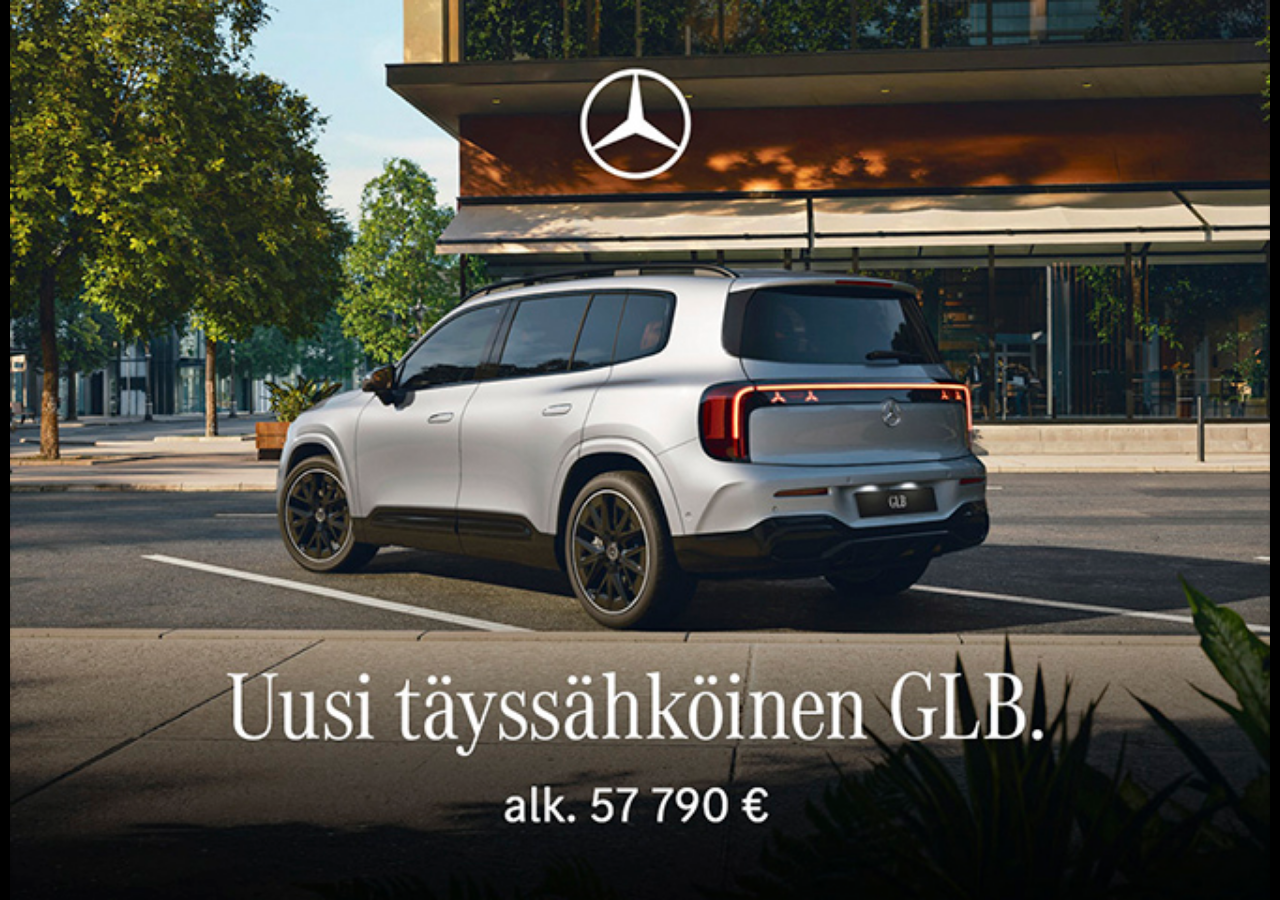
==== index.html @ cee3f413 "Bundle hls.js locally instead of loading from CDN CDN loading fails on Chrome behind firewalls and o" ====
<!DOCTYPE html>
<html lang="fi">
<head>
<meta charset="UTF-8">
<meta name="viewport" content="width=device-width, initial-scale=1.0">
<title>Proscreen DS — BrightSign Test</title>
<script src="lib/hls.min.js"></script>
<style>
*, *::before, *::after {
  margin: 0;
  padding: 0;
  box-sizing: border-box;
}

html, body {
  width: 100%;
  height: 100%;
  overflow: hidden;
  background: #000;
  font-family: Arial, Helvetica, sans-serif;
  cursor: none;
  -webkit-user-select: none;
  user-select: none;
}

#stage {
  position: fixed;
  top: 0;
  left: 0;
  width: 100%;
  height: 100%;
  background: #000;
}

.slide {
  position: absolute;
  top: 0;
  left: 0;
  width: 100%;
  height: 100%;
  opacity: 0;
  transition: opacity 0.6s ease-in-out;
  display: flex;
  align-items: center;
  justify-content: center;
  background: #000;
}

.slide.active {
  opacity: 1;
}

.slide canvas,
.slide img,
.slide video {
  width: 100%;
  height: 100%;
  object-fit: contain;
  display: block;
}

/* Diagnostics overlay */
#diagnostics {
  position: fixed;
  bottom: 16px;
  right: 16px;
  background: rgba(0, 0, 0, 0.7);
  color: #0f0;
  font-family: 'Courier New', monospace;
  font-size: 13px;
  line-height: 1.5;
  padding: 12px 16px;
  border-radius: 6px;
  border: 1px solid rgba(0, 255, 0, 0.3);
  z-index: 9999;
  display: none;
  min-width: 320px;
}

#diagnostics.visible {
  display: block;
}

#diagnostics dt {
  color: #0a0;
  float: left;
  clear: left;
  width: 170px;
}

#diagnostics dd {
  margin-left: 175px;
  color: #0f0;
}

/* Fallback / error screen */
#fallback {
  position: fixed;
  top: 0;
  left: 0;
  width: 100%;
  height: 100%;
  background: linear-gradient(135deg, #1a1a2e 0%, #16213e 50%, #0f3460 100%);
  display: flex;
  align-items: center;
  justify-content: center;
  z-index: 100;
  opacity: 0;
  pointer-events: none;
  transition: opacity 0.3s;
}

#fallback.visible {
  opacity: 1;
}

#fallback span {
  color: #fff;
  font-size: 48px;
  font-weight: bold;
  letter-spacing: 4px;
  text-transform: uppercase;
}
</style>
</head>
<body>

<div id="stage"></div>

<div id="fallback">
  <span>PROSCREEN</span>
</div>

<div id="diagnostics">
  <dl>
    <dt>Uptime:</dt><dd id="d-uptime">—</dd>
    <dt>Luuppikierrokset:</dt><dd id="d-loops">0</dd>
    <dt>Aika:</dt><dd id="d-time">—</dd>
    <dt>Muisti (MB):</dt><dd id="d-memory">—</dd>
    <dt>Viim. vaihto:</dt><dd id="d-lastswitch">—</dd>
    <dt>Nykyinen slot:</dt><dd id="d-current">—</dd>
  </dl>
</div>

<script>
(function() {
  'use strict';

  // ─── Configuration ───────────────────────────────────────────
  var SLIDE_DURATION = 6000;       // 6 seconds per slide
  var RELOAD_HOUR    = 3;          // Auto-reload at 03:00

  // ─── Slide playlist ─────────────────────────────────────────
  // Muokkaa tätä taulukkoa lisätäksesi omia kuvia ja videoita.
  //
  // Tuetut tyypit:
  //   { type: 'image',            name: '...', src: 'assets/kuva.jpg' }
  //   { type: 'video',            name: '...', src: 'assets/video.mp4' }
  //   { type: 'canvas',           name: '...', render: function(ctx, w, h) { ... } }
  //   { type: 'canvas-animation', name: '...', render: function(ctx, w, h, t) { ... } }
  //   { type: 'iframe',           name: '...', src: 'https://example.com/html5-content' }
  //
  var PLAYLIST = [
    {
      type: 'image',
      name: 'Testikuva (JPG)',
      src: 'test-image.jpg'
    },
    {
      type: 'video',
      name: 'Testivideo (MP4)',
      src: 'test-video.mp4'
    },
    {
      type: 'iframe',
      name: 'Dynaaminen HTML5-aineisto',
      src: 'https://ksml.cdn.mediapocket.fi/5ll3yKtClk0LsGajl7eq/5ll3yKtClk0LsGajl7eq-original'
    },
    {
      type: 'canvas',
      name: 'Värigradi',
      render: function(ctx, w, h) {
        var grad = ctx.createLinearGradient(0, 0, w, h);
        grad.addColorStop(0, '#ff0000');
        grad.addColorStop(0.17, '#ff8800');
        grad.addColorStop(0.33, '#ffff00');
        grad.addColorStop(0.5, '#00ff00');
        grad.addColorStop(0.67, '#0088ff');
        grad.addColorStop(0.83, '#8800ff');
        grad.addColorStop(1, '#ff00ff');
        ctx.fillStyle = grad;
        ctx.fillRect(0, 0, w, h);
        ctx.fillStyle = '#fff';
        ctx.font = 'bold 36px Arial';
        ctx.textAlign = 'center';
        ctx.fillText('PROSCREEN TEST — Värigradi', w / 2, h / 2);
        ctx.font = '20px Arial';
        ctx.fillText('Renderöintitesti: RGB-gradientti', w / 2, h / 2 + 50);
      }
    },
    {
      type: 'canvas',
      name: 'Kontrasti',
      render: function(ctx, w, h) {
        ctx.fillStyle = '#000';
        ctx.fillRect(0, 0, w, h);
        ctx.fillStyle = '#fff';
        ctx.font = 'bold 72px Arial';
        ctx.textAlign = 'center';
        ctx.textBaseline = 'middle';
        ctx.fillText('PROSCREEN', w / 2, h / 2 - 60);
        ctx.font = '36px Arial';
        ctx.fillText('Kontrastitesti — Valkoinen / Musta', w / 2, h / 2 + 30);
        for (var i = 0; i < 16; i++) {
          var gray = Math.round((i / 15) * 255);
          ctx.fillStyle = 'rgb(' + gray + ',' + gray + ',' + gray + ')';
          ctx.fillRect((w / 16) * i, h - 80, w / 16, 60);
        }
        ctx.fillStyle = '#888';
        ctx.font = '14px Arial';
        ctx.fillText('Harmaasävy 0–255', w / 2, h - 90);
      }
    },
    {
      type: 'canvas-animation',
      name: 'Animaatio 1 — Liikkuva palkki',
      render: function(ctx, w, h, t) {
        ctx.fillStyle = '#111';
        ctx.fillRect(0, 0, w, h);
        var barCount = 8;
        var barH = h / barCount;
        for (var i = 0; i < barCount; i++) {
          var hue = ((t / 20) + i * 45) % 360;
          var offset = Math.sin((t / 1000) + i * 0.8) * (w * 0.3);
          ctx.fillStyle = 'hsl(' + hue + ', 80%, 50%)';
          ctx.fillRect(w / 2 - 200 + offset, i * barH + 4, 400, barH - 8);
        }
        ctx.fillStyle = '#fff';
        ctx.font = 'bold 28px Arial';
        ctx.textAlign = 'center';
        ctx.fillText('ANIMAATIOTESTI 1 — Liikkuva grafiikka', w / 2, 50);
      }
    },
    {
      type: 'canvas-animation',
      name: 'Animaatio 2 — Pyörivät ympyrät',
      render: function(ctx, w, h, t) {
        ctx.fillStyle = '#1a0a2e';
        ctx.fillRect(0, 0, w, h);
        var cx = w / 2;
        var cy = h / 2;
        var count = 12;
        for (var i = 0; i < count; i++) {
          var angle = (i / count) * Math.PI * 2 + t / 1500;
          var radius = 180 + Math.sin(t / 800 + i) * 40;
          var x = cx + Math.cos(angle) * radius;
          var y = cy + Math.sin(angle) * radius;
          var size = 30 + Math.sin(t / 600 + i * 0.5) * 15;
          var hue = (i / count) * 360;
          ctx.beginPath();
          ctx.arc(x, y, size, 0, Math.PI * 2);
          ctx.fillStyle = 'hsl(' + hue + ', 90%, 60%)';
          ctx.fill();
        }
        ctx.fillStyle = '#fff';
        ctx.font = 'bold 28px Arial';
        ctx.textAlign = 'center';
        ctx.fillText('ANIMAATIOTESTI 2 — Pyörivät elementit', cx, 50);
        ctx.font = '20px Arial';
        ctx.fillStyle = 'rgba(255,255,255,0.5)';
        ctx.fillText('Canvas requestAnimationFrame', cx, h - 40);
      }
    }
  ];

  // ─── State ───────────────────────────────────────────────────
  var startTime       = Date.now();
  var loopCount       = 0;
  var currentIndex    = -1;
  var lastSwitchTime  = null;
  var slideElements   = [];
  var timerHandle     = null;
  var diagInterval    = null;
  var reloadScheduled = false;

  // ─── Debug mode via URL param ────────────────────────────────
  var params    = new URLSearchParams(window.location.search);
  var debugMode = params.get('debug') === 'true';
  var diagEl    = document.getElementById('diagnostics');
  if (debugMode) {
    diagEl.classList.add('visible');
  }

  // ─── DOM Setup ──────────────────────────────────────────────
  var stage = document.getElementById('stage');

  // Canvas fallback renderer for failed image/video loads
  function renderFallbackCanvas(ctx, w, h, name) {
    ctx.fillStyle = '#1a1a2e';
    ctx.fillRect(0, 0, w, h);
    ctx.strokeStyle = '#e94560';
    ctx.lineWidth = 4;
    ctx.strokeRect(20, 20, w - 40, h - 40);
    ctx.fillStyle = '#fff';
    ctx.font = 'bold 40px Arial';
    ctx.textAlign = 'center';
    ctx.textBaseline = 'middle';
    ctx.fillText('PROSCREEN', w / 2, h / 2 - 30);
    ctx.font = '24px Arial';
    ctx.fillStyle = '#e94560';
    ctx.fillText(name || 'Aineisto ei saatavilla', w / 2, h / 2 + 20);
  }

  function createSlideElements() {
    for (var i = 0; i < PLAYLIST.length; i++) {
      var slide = PLAYLIST[i];
      var div = document.createElement('div');
      div.className = 'slide';
      var se = { el: div, animFrameId: null, canvas: null, ctx: null, img: null, video: null, iframe: null };

      if (slide.type === 'image') {
        // Image slide with fallback canvas behind it
        var canvas = document.createElement('canvas');
        canvas.width = 1920;
        canvas.height = 1080;
        var ctx = canvas.getContext('2d');
        // Start with black canvas; show fallback only on error
        ctx.fillStyle = '#000';
        ctx.fillRect(0, 0, 1920, 1080);
        div.appendChild(canvas);
        se.canvas = canvas;
        se.ctx = ctx;

        var img = new Image();
        img.style.cssText = 'position:absolute;top:0;left:0;width:100%;height:100%;object-fit:contain;';
        img.alt = slide.name;
        img.src = slide.src;
        img.onerror = (function(c, cx, name) {
          return function() {
            renderFallbackCanvas(cx, 1920, 1080, name);
            this.style.display = 'none';
          };
        })(canvas, ctx, slide.name);
        div.appendChild(img);
        se.img = img;

      } else if (slide.type === 'iframe') {
        // iframe slide for dynamic HTML5 content
        var canvas = document.createElement('canvas');
        canvas.width = 1920;
        canvas.height = 1080;
        var ctx = canvas.getContext('2d');
        ctx.fillStyle = '#000';
        ctx.fillRect(0, 0, 1920, 1080);
        div.appendChild(canvas);
        se.canvas = canvas;
        se.ctx = ctx;

        var iframe = document.createElement('iframe');
        iframe.style.cssText = 'position:absolute;top:0;left:0;width:100%;height:100%;border:none;background:transparent;';
        iframe.setAttribute('allowfullscreen', '');
        iframe.setAttribute('allow', 'autoplay; encrypted-media; fullscreen; accelerometer; gyroscope; picture-in-picture; web-share');
        iframe.setAttribute('referrerpolicy', 'no-referrer-when-downgrade');
        iframe.setAttribute('loading', 'eager');
        iframe.onerror = (function(cx, name, iframeEl) {
          return function() {
            renderFallbackCanvas(cx, 1920, 1080, name + ' (latausvirhe)');
            iframeEl.style.display = 'none';
          };
        })(ctx, slide.name, iframe);
        iframe.src = slide.src;
        div.appendChild(iframe);
        se.iframe = iframe;

      } else if (slide.type === 'video') {
        // Video slide with fallback canvas behind it
        var canvas = document.createElement('canvas');
        canvas.width = 1920;
        canvas.height = 1080;
        var ctx = canvas.getContext('2d');
        ctx.fillStyle = '#000';
        ctx.fillRect(0, 0, 1920, 1080);
        div.appendChild(canvas);
        se.canvas = canvas;
        se.ctx = ctx;

        var video = document.createElement('video');
        video.style.cssText = 'position:absolute;top:0;left:0;width:100%;height:100%;object-fit:contain;';
        video.muted = true;
        video.autoplay = false; // We control play/pause manually
        video.playsInline = true;
        video.setAttribute('playsinline', '');
        video.preload = 'auto';
        video.loop = true;
        video.onerror = (function(cx, name) {
          return function() {
            renderFallbackCanvas(cx, 1920, 1080, name);
            this.style.display = 'none';
          };
        })(ctx, slide.name);

        // HLS stream support (.m3u8)
        var isHLS = /\.m3u8($|\?)/.test(slide.src);
        if (isHLS && typeof Hls !== 'undefined' && Hls.isSupported()) {
          var hls = new Hls();
          hls.loadSource(slide.src);
          hls.attachMedia(video);
          hls.on(Hls.Events.ERROR, function(event, data) {
            console.warn('[HLS] Error:', data.type, data.details);
          });
          se.hls = hls;
        } else if (isHLS && video.canPlayType('application/vnd.apple.mpegurl')) {
          // Native HLS (Safari / some BrightSign firmware)
          video.src = slide.src;
        } else {
          if (isHLS) {
            console.warn('[HLS] hls.js not available and no native HLS support — .m3u8 will not play');
          }
          video.src = slide.src;
        }

        div.appendChild(video);
        se.video = video;

      } else {
        // Canvas or canvas-animation
        var canvas = document.createElement('canvas');
        canvas.width = 1920;
        canvas.height = 1080;
        div.appendChild(canvas);
        se.canvas = canvas;
        se.ctx = canvas.getContext('2d');

        if (slide.type === 'canvas') {
          slide.render(se.ctx, canvas.width, canvas.height);
        }
      }

      stage.appendChild(div);
      slideElements.push(se);
    }
  }

  // ─── Animation loop for animated canvases ───────────────────
  function startAnimation(index) {
    var se = slideElements[index];
    var slide = PLAYLIST[index];
    if (slide.type !== 'canvas-animation') return;
    var startT = performance.now();
    function frame() {
      var t = performance.now() - startT;
      slide.render(se.ctx, se.canvas.width, se.canvas.height, t);
      se.animFrameId = requestAnimationFrame(frame);
    }
    se.animFrameId = requestAnimationFrame(frame);
  }

  function stopAnimation(index) {
    var se = slideElements[index];
    if (se.animFrameId !== null) {
      cancelAnimationFrame(se.animFrameId);
      se.animFrameId = null;
    }
  }

  // ─── Video play/pause management ────────────────────────────
  function activateSlideMedia(index) {
    var se = slideElements[index];
    var slide = PLAYLIST[index];
    if (slide.type === 'video' && se.video) {
      try {
        var isHLS = /\.m3u8($|\?)/.test(slide.src);
        if (!isHLS) {
          se.video.currentTime = 0;
        }
        se.video.play().catch(function() {});
      } catch (e) {}
    }
    if (slide.type === 'canvas-animation') {
      startAnimation(index);
    }
  }

  function deactivateSlideMedia(index) {
    var se = slideElements[index];
    var slide = PLAYLIST[index];
    if (slide.type === 'video' && se.video) {
      try { se.video.pause(); } catch (e) {}
    }
    if (slide.type === 'canvas-animation') {
      stopAnimation(index);
    }
  }

  // ─── Slide advancement ──────────────────────────────────────
  function showSlide(index) {
    if (currentIndex >= 0) {
      slideElements[currentIndex].el.classList.remove('active');
      deactivateSlideMedia(currentIndex);
    }

    currentIndex = index;
    lastSwitchTime = new Date();

    activateSlideMedia(index);
    slideElements[index].el.classList.add('active');
  }

  function nextSlide() {
    var next = (currentIndex + 1) % PLAYLIST.length;
    if (next === 0 && currentIndex >= 0) {
      loopCount++;
    }
    showSlide(next);
  }

  function startLoop() {
    showSlide(0);
    timerHandle = setInterval(nextSlide, SLIDE_DURATION);
  }

  // ─── Diagnostics update ─────────────────────────────────────
  function formatUptime(ms) {
    var s = Math.floor(ms / 1000);
    var d = Math.floor(s / 86400);
    s %= 86400;
    var h = Math.floor(s / 3600);
    s %= 3600;
    var m = Math.floor(s / 60);
    s %= 60;
    var parts = [];
    if (d > 0) parts.push(d + 'pv');
    parts.push(h + 'h');
    parts.push(m + 'min');
    parts.push(s + 's');
    return parts.join(' ');
  }

  function updateDiagnostics() {
    if (!debugMode) return;
    var now = Date.now();
    document.getElementById('d-uptime').textContent = formatUptime(now - startTime);
    document.getElementById('d-loops').textContent = loopCount;
    document.getElementById('d-time').textContent = new Date().toLocaleString('fi-FI');
    document.getElementById('d-current').textContent =
      currentIndex >= 0 ? (currentIndex + 1) + '/' + PLAYLIST.length + ' — ' + PLAYLIST[currentIndex].name : '—';
    document.getElementById('d-lastswitch').textContent =
      lastSwitchTime ? lastSwitchTime.toLocaleTimeString('fi-FI') : '—';

    if (window.performance && performance.memory) {
      var used = (performance.memory.usedJSHeapSize / 1048576).toFixed(1);
      var total = (performance.memory.totalJSHeapSize / 1048576).toFixed(1);
      document.getElementById('d-memory').textContent = used + ' / ' + total;
    } else {
      document.getElementById('d-memory').textContent = 'ei saatavilla';
    }
  }

  // ─── Auto-reload at 03:00 ───────────────────────────────────
  function checkAutoReload() {
    if (reloadScheduled) return;
    var now = new Date();
    var uptimeMs = Date.now() - startTime;
    if (uptimeMs < 4 * 60 * 60 * 1000) return;
    if (now.getHours() === RELOAD_HOUR && now.getMinutes() < 2) {
      reloadScheduled = true;
      document.body.style.transition = 'opacity 1s';
      document.body.style.opacity = '0';
      setTimeout(function() {
        window.location.reload();
      }, 1500);
    }
  }

  // ─── Error boundary ─────────────────────────────────────────
  var fallbackEl = document.getElementById('fallback');

  function showFallback() {
    fallbackEl.classList.add('visible');
  }

  function hideFallback() {
    fallbackEl.classList.remove('visible');
  }

  window.onerror = function(msg, src, line, col, err) {
    showFallback();
    setTimeout(function() {
      try {
        hideFallback();
        if (!timerHandle) {
          startLoop();
        }
      } catch (e) {
        window.location.reload();
      }
    }, 5000);
    return true;
  };

  window.onunhandledrejection = function(event) {
    event.preventDefault();
    showFallback();
    setTimeout(function() {
      hideFallback();
    }, 5000);
  };

  // ─── Init ───────────────────────────────────────────────────
  function init() {
    try {
      createSlideElements();
      startLoop();

      if (debugMode) {
        updateDiagnostics();
        diagInterval = setInterval(updateDiagnostics, 1000);
      }

      setInterval(checkAutoReload, 30000);
    } catch (e) {
      showFallback();
      setTimeout(function() {
        window.location.reload();
      }, 10000);
    }
  }

  if (document.readyState === 'loading') {
    document.addEventListener('DOMContentLoaded', init);
  } else {
    init();
  }

})();
</script>
</body>
</html>
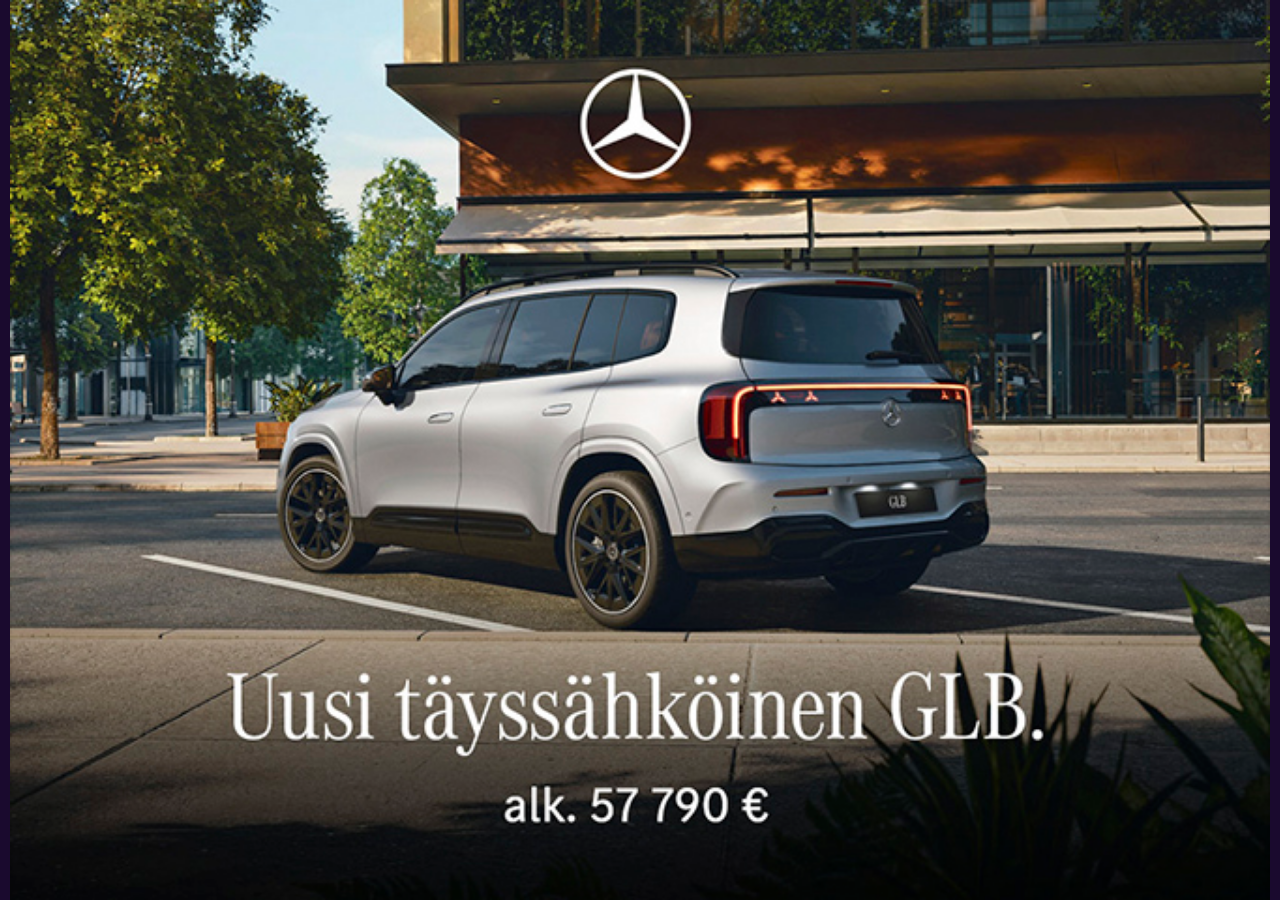
==== commit b4fb67ef: "Change letterbox/pillarbox background from black to dark violet (#1a0a2e) Affects body, stage, slide" ====
--- a/index.html
+++ b/index.html
@@ -16,7 +16,7 @@
   width: 100%;
   height: 100%;
   overflow: hidden;
-  background: #000;
+  background: #1a0a2e;
   font-family: Arial, Helvetica, sans-serif;
   cursor: none;
   -webkit-user-select: none;
@@ -29,7 +29,7 @@
   left: 0;
   width: 100%;
   height: 100%;
-  background: #000;
+  background: #1a0a2e;
 }
 
 .slide {
@@ -43,7 +43,7 @@
   display: flex;
   align-items: center;
   justify-content: center;
-  background: #000;
+  background: #1a0a2e;
 }
 
 .slide.active {
@@ -324,8 +324,8 @@
         canvas.width = 1920;
         canvas.height = 1080;
         var ctx = canvas.getContext('2d');
-        // Start with black canvas; show fallback only on error
-        ctx.fillStyle = '#000';
+        // Start with dark violet canvas; show fallback only on error
+        ctx.fillStyle = '#1a0a2e';
         ctx.fillRect(0, 0, 1920, 1080);
         div.appendChild(canvas);
         se.canvas = canvas;
@@ -350,7 +350,7 @@
         canvas.width = 1920;
         canvas.height = 1080;
         var ctx = canvas.getContext('2d');
-        ctx.fillStyle = '#000';
+        ctx.fillStyle = '#1a0a2e';
         ctx.fillRect(0, 0, 1920, 1080);
         div.appendChild(canvas);
         se.canvas = canvas;
@@ -378,7 +378,7 @@
         canvas.width = 1920;
         canvas.height = 1080;
         var ctx = canvas.getContext('2d');
-        ctx.fillStyle = '#000';
+        ctx.fillStyle = '#1a0a2e';
         ctx.fillRect(0, 0, 1920, 1080);
         div.appendChild(canvas);
         se.canvas = canvas;
